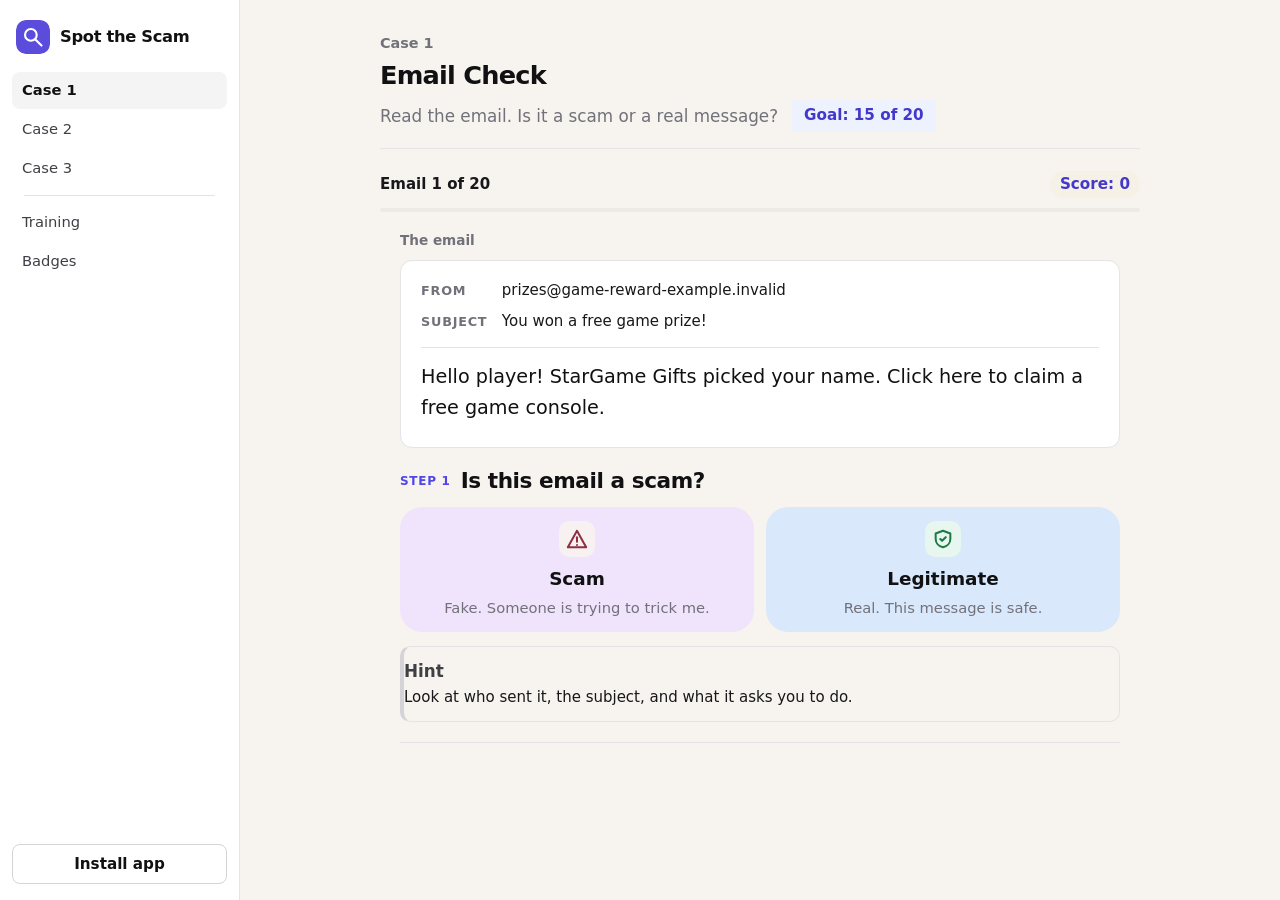
==== case1.html @ 602bcddb "complete ui-change" ====
<!DOCTYPE html>
<html lang="en">
<head>
    <meta charset="UTF-8">
    <meta name="viewport" content="width=device-width, initial-scale=1">
    <title>Case 1 · Email Check</title>
    <link rel="icon" href="assets/images/logo.svg" type="image/svg+xml">
    <link rel="manifest" href="manifest.json">
    <meta name="theme-color" content="#243f6b">
    <meta name="mobile-web-app-capable" content="yes">
    <meta name="apple-mobile-web-app-capable" content="yes">
    <meta name="apple-mobile-web-app-title" content="Spot the Scam">
    <link rel="apple-touch-icon" href="assets/images/icon-192.png">
    <link rel="stylesheet" href="css/case1.css?v=7">
</head>
<body>
    <a class="skip" href="#main">Skip to content</a>
    <input class="menu-toggle" type="checkbox" id="menu-toggle">
    <header class="site-header">
        <a class="logo" href="index.html">
            <img src="assets/images/logo.svg" alt="" width="48" height="48">
            <span>Spot the Scam</span>
        </a>
        <label class="menu-btn" for="menu-toggle">
            <span class="menu-bars" aria-hidden="true"></span>
            <span class="sr">Menu</span>
        </label>
        <div class="header-tools">
        <nav aria-label="Main">
                <a href="case1.html" aria-current="page">Case 1</a>
                <a href="case2.html">Case 2</a>
                <a href="case3.html">Case 3</a>
                <a href="training.html">Training</a>
                <a href="index.html?pane=badges">Badges</a>
            </nav>
            <div class="install-wrap">
                <button type="button" class="btn btn-quiet" id="install-btn" hidden>Install app</button>
                <p class="install-note" id="install-note" hidden></p>
            </div>
        </div>
    </header>
    <label class="menu-backdrop" for="menu-toggle"></label>

    <main id="main">
        <div class="page-head">
            <p class="kicker">Case 1</p>
            <h1>Email Check</h1>
            <p class="how-to">Read the email. Is it a scam or a real message? <span class="goal">Goal: 15 of 20</span></p>
        </div>
        <div class="progress-box">
            <p id="progress-label">Email 1 of 20</p>
            <p id="score-label">Score: 0</p>
            <div class="bar" aria-hidden="true"><span id="score-bar"></span></div>
        </div>

        <section id="play-panel" class="play-grid">
            <div class="evidence">
                <p class="evidence-title">The email</p>
                <article class="email-card">
                    <p><span class="email-label">From</span> <span id="email-from"></span></p>
                    <p><span class="email-label">Subject</span> <span id="email-subject"></span></p>
                    <p id="email-message" class="email-body"></p>
                </article>
                <p id="category-label" class="topic"></p>
            </div>

            <div class="decisions">
                <div class="question-block">
                    <h2><span class="step-tag">Step 1</span> Is this email a scam?</h2>
                    <div class="choice-row pair">
                        <button type="button" id="choose-scam" class="choice-btn" data-base-class="choice-btn">
                            <span class="choice-icon" aria-hidden="true">
                                <svg viewBox="0 0 24 24" fill="none" stroke="currentColor" stroke-width="2.2" stroke-linecap="round" stroke-linejoin="round"><path d="M12 3 2 21h20L12 3z"/><path d="M12 10v5"/><path d="M12 18.5h.01"/></svg>
                            </span>
                            <span class="choice-label">Scam</span>
                            <span class="choice-help">Fake. Someone is trying to trick me.</span>
                            <span class="choice-note"></span>
                        </button>
                        <button type="button" id="choose-legit" class="choice-btn" data-base-class="choice-btn">
                            <span class="choice-icon" aria-hidden="true">
                                <svg viewBox="0 0 24 24" fill="none" stroke="currentColor" stroke-width="2.2" stroke-linecap="round" stroke-linejoin="round"><path d="M12 3 4 6v6c0 4.5 3.4 8 8 9 4.6-1 8-4.5 8-9V6l-8-3z"/><path d="m9 12 2 2 4-4"/></svg>
                            </span>
                            <span class="choice-label">Legitimate</span>
                            <span class="choice-help">Real. This message is safe.</span>
                            <span class="choice-note"></span>
                        </button>
                    </div>
                </div>
                <div id="feedback" class="feedback" aria-live="polite"></div>

                <section id="clue-box" class="question-block" hidden>
                    <h2><span class="step-tag">Step 2</span> What is the main clue?</h2>
                    <div class="choice-row">
                        <button type="button" class="choice-btn clue-btn" data-base-class="choice-btn clue-btn" data-clue="Fake Sender">
                            <span class="choice-label">Fake Sender</span>
                            <span class="choice-help">The email address or name looks wrong.</span>
                            <span class="choice-note"></span>
                        </button>
                        <button type="button" class="choice-btn clue-btn" data-base-class="choice-btn clue-btn" data-clue="Fake Urgency">
                            <span class="choice-label">Fake Urgency</span>
                            <span class="choice-help">It says hurry, act now, or you will lose something.</span>
                            <span class="choice-note"></span>
                        </button>
                        <button type="button" class="choice-btn clue-btn" data-base-class="choice-btn clue-btn" data-clue="Information Requests">
                            <span class="choice-label">Information Requests</span>
                            <span class="choice-help">It asks for a password, code, or private details.</span>
                            <span class="choice-note"></span>
                        </button>
                        <button type="button" class="choice-btn clue-btn" data-base-class="choice-btn clue-btn" data-clue="No warning sign">
                            <span class="choice-label">No warning sign</span>
                            <span class="choice-help">Nothing suspicious. This message is real.</span>
                            <span class="choice-note"></span>
                        </button>
                    </div>
                </section>
                <div id="clue-feedback" class="feedback" aria-live="polite"></div>

                <div class="next-bar">
                    <button type="button" class="btn" id="next-btn" hidden>Next</button>
                </div>
            </div>
        </section>
    </main>

    <script src="js/questions.js"></script>
    <script src="js/app.js?v=9"></script>
    <script src="js/case1.js"></script>
    <script src="js/install.js"></script>
</body>
</html>
---- css/case1.css ----
@import url("base.css?v=7");

/* Case 1: the email stays above the two steps. */

.clue-btn {
    min-height: 118px;
}

#clue-box .choice-row {
    grid-template-columns: 1fr 1fr;
}
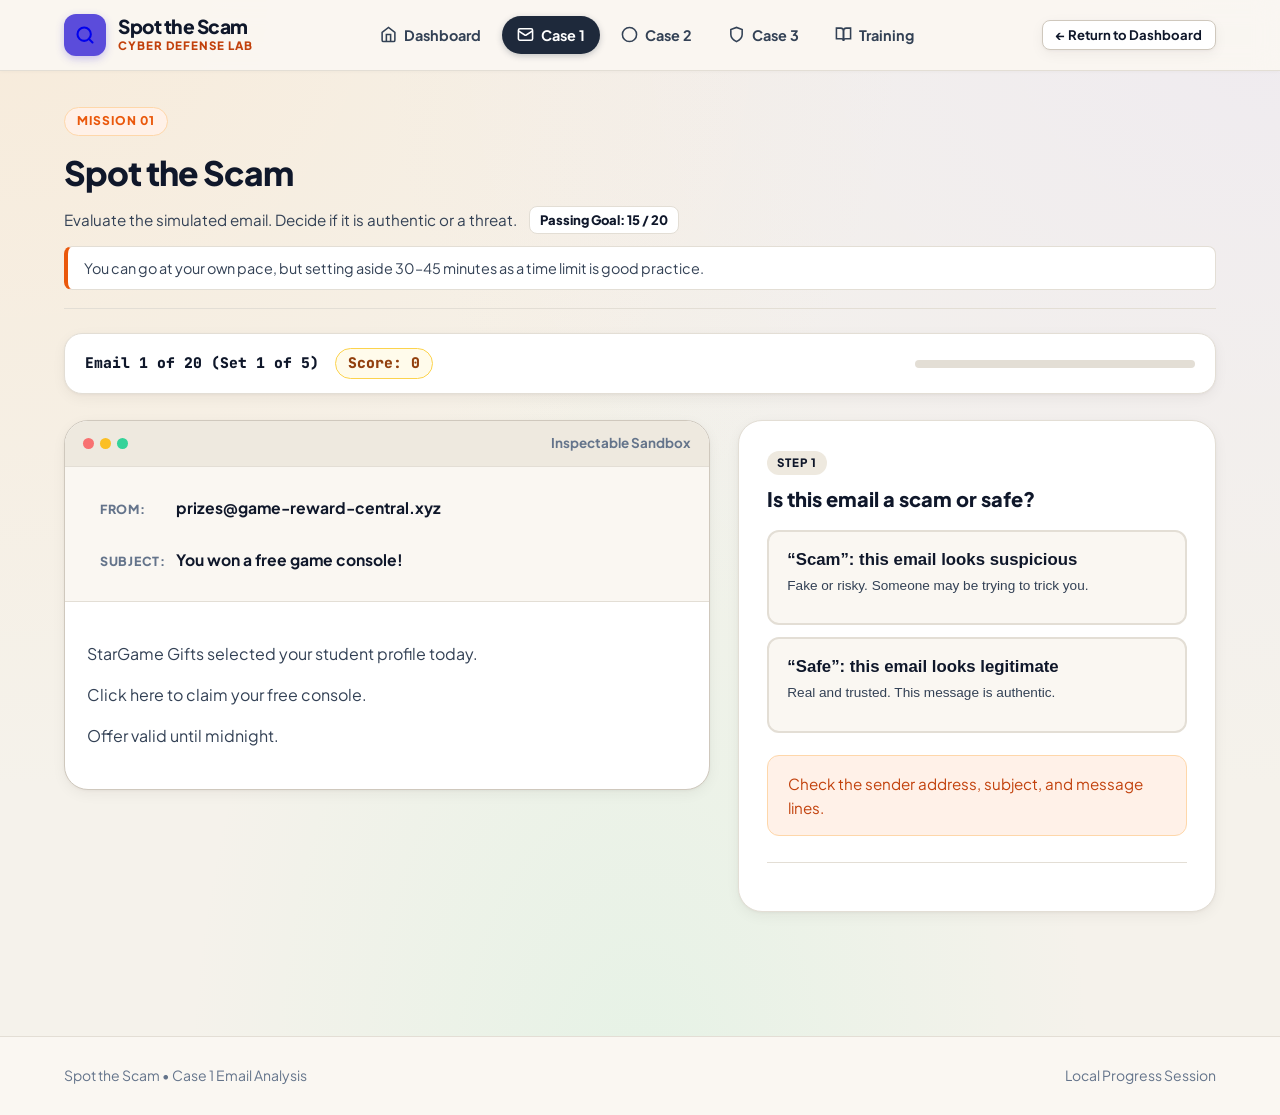
==== commit a1395966: "30/10/2026 latest-changes" ====
--- a/case1.html
+++ b/case1.html
@@ -1,130 +1,177 @@
 <!DOCTYPE html>
 <html lang="en">
+
 <head>
     <meta charset="UTF-8">
     <meta name="viewport" content="width=device-width, initial-scale=1">
-    <title>Case 1 · Email Check</title>
+    <title>Case 1 · Spot the Scam · Email Analysis</title>
     <link rel="icon" href="assets/images/logo.svg" type="image/svg+xml">
     <link rel="manifest" href="manifest.json">
-    <meta name="theme-color" content="#243f6b">
-    <meta name="mobile-web-app-capable" content="yes">
-    <meta name="apple-mobile-web-app-capable" content="yes">
-    <meta name="apple-mobile-web-app-title" content="Spot the Scam">
-    <link rel="apple-touch-icon" href="assets/images/icon-192.png">
-    <link rel="stylesheet" href="css/case1.css?v=7">
+    <meta name="theme-color" content="#3b49df">
+    <link rel="stylesheet" href="css/case1.css?v=25">
 </head>
+
 <body>
-    <a class="skip" href="#main">Skip to content</a>
-    <input class="menu-toggle" type="checkbox" id="menu-toggle">
+    <a class="skip-link" href="#main">Skip to main content</a>
+
     <header class="site-header">
-        <a class="logo" href="index.html">
-            <img src="assets/images/logo.svg" alt="" width="48" height="48">
-            <span>Spot the Scam</span>
-        </a>
-        <label class="menu-btn" for="menu-toggle">
-            <span class="menu-bars" aria-hidden="true"></span>
-            <span class="sr">Menu</span>
-        </label>
-        <div class="header-tools">
-        <nav aria-label="Main">
-                <a href="case1.html" aria-current="page">Case 1</a>
-                <a href="case2.html">Case 2</a>
-                <a href="case3.html">Case 3</a>
-                <a href="training.html">Training</a>
-                <a href="index.html?pane=badges">Badges</a>
+        <div class="header-container">
+            <a class="brand-anchor" href="index.html">
+                <div class="brand-logo-mark">
+                    <svg viewBox="0 0 24 24" width="20" height="20" fill="none" stroke="currentColor" stroke-width="2.5" stroke-linecap="round" stroke-linejoin="round">
+                        <circle cx="11" cy="11" r="8"/>
+                        <line x1="21" y1="21" x2="16.65" y2="16.65"/>
+                    </svg>
+                </div>
+                <div class="brand-text-wrap">
+                    <span class="brand-title">Spot the Scam</span>
+                    <span class="brand-tag">Cyber Defense Lab</span>
+                </div>
+            </a>
+
+            <nav class="site-nav" id="site-nav" aria-label="Main Navigation">
+                <a href="index.html" class="nav-item">
+                    <svg viewBox="0 0 24 24" fill="none" stroke="currentColor"><path d="m3 9 9-7 9 7v11a2 2 0 0 1-2 2H5a2 2 0 0 1-2-2z"/><polyline points="9 22 9 12 15 12 15 22"/></svg>
+                    Dashboard
+                </a>
+                <a href="case1.html" class="nav-item active" aria-current="page">
+                    <svg viewBox="0 0 24 24" fill="none" stroke="currentColor"><rect width="20" height="16" x="2" y="4" rx="2"/><path d="m22 7-8.97 5.7a1.94 1.94 0 0 1-2.06 0L2 7"/></svg>
+                    Case 1
+                </a>
+                <a href="case2.html" class="nav-item">
+                    <svg viewBox="0 0 24 24" fill="none" stroke="currentColor"><circle cx="12" cy="12" r="10"/><path d="9.09 9a3 3 0 0 1 5.83 1c0 2-3 3-3 3"/><path d="M12 17h.01"/></svg>
+                    Case 2
+                </a>
+                <a href="case3.html" class="nav-item">
+                    <svg viewBox="0 0 24 24" fill="none" stroke="currentColor"><path d="M12 22s8-4 8-10V5l-8-3-8 3v7c0 6 8 10 8 10z"/></svg>
+                    Case 3
+                </a>
+                <a href="training.html" class="nav-item">
+                    <svg viewBox="0 0 24 24" fill="none" stroke="currentColor"><path d="M2 3h6a4 4 0 0 1 4 4v14a3 3 0 0 0-3-3H2z"/><path d="M22 3h-6a4 4 0 0 0-4 4v14a3 3 0 0 1 3-3h7z"/></svg>
+                    Training
+                </a>
             </nav>
-            <div class="install-wrap">
-                <button type="button" class="btn btn-quiet" id="install-btn" hidden>Install app</button>
-                <p class="install-note" id="install-note" hidden></p>
+
+            <div class="header-actions">
+                <a href="index.html" class="btn btn-secondary btn-sm">&larr; Return to Dashboard</a>
             </div>
         </div>
     </header>
-    <label class="menu-backdrop" for="menu-toggle"></label>
 
-    <main id="main">
-        <div class="page-head">
-            <p class="kicker">Case 1</p>
-            <h1>Email Check</h1>
-            <p class="how-to">Read the email. Is it a scam or a real message? <span class="goal">Goal: 15 of 20</span></p>
-        </div>
-        <div class="progress-box">
-            <p id="progress-label">Email 1 of 20</p>
-            <p id="score-label">Score: 0</p>
-            <div class="bar" aria-hidden="true"><span id="score-bar"></span></div>
+    <main class="main-wrapper" id="main">
+        <!-- Page Header -->
+        <div class="case-page-head">
+            <span class="case-kicker-badge">Mission 01</span>
+            <h1 class="case-main-title">Spot the Scam</h1>
+            <div class="case-sub-instructions">
+                <span>Evaluate the simulated email. Decide if it is authentic or a threat.</span>
+                <span class="target-badge">Passing Goal: 15 / 20</span>
+            </div>
+            <div class="practice-time-callout">
+                You can go at your own pace, but setting aside 30–45 minutes as a time limit is good practice.
+            </div>
         </div>
 
-        <section id="play-panel" class="play-grid">
+        <!-- Session Progress Tracker -->
+        <div class="session-metrics-bar progress-box">
+            <div class="metric-label-group">
+                <span class="metric-pill-num" id="progress-label">Email 1 of 20</span>
+                <span class="metric-score-display" id="score-label">Score: 0</span>
+            </div>
+            <div class="tracker-bar-wrap">
+                <div class="progress-track bar">
+                    <div class="progress-fill" id="score-bar" style="width: 0%;"></div>
+                </div>
+            </div>
+        </div>
+
+        <!-- Two Column Investigation Grid -->
+        <section class="investigation-grid" id="play-panel">
+            <!-- Left: Simulated Email Client -->
             <div class="evidence">
-                <p class="evidence-title">The email</p>
-                <article class="email-card">
-                    <p><span class="email-label">From</span> <span id="email-from"></span></p>
-                    <p><span class="email-label">Subject</span> <span id="email-subject"></span></p>
-                    <p id="email-message" class="email-body"></p>
-                </article>
-                <p id="category-label" class="topic"></p>
+                <div class="mail-viewer-window email-card" id="email-inspect-card">
+                    <div class="mail-window-header">
+                        <div class="window-dots">
+                            <span class="window-dot"></span>
+                            <span class="window-dot"></span>
+                            <span class="window-dot"></span>
+                        </div>
+                        <span class="window-subject-preview">Inspectable Sandbox</span>
+                        <span id="inspect-hint" class="inspect-cue-chip" hidden>👉 Click the suspicious line</span>
+                    </div>
+
+                    <div class="mail-metadata-table">
+                        <div class="mail-field-row inspectable-row" id="row-from" data-line-id="sender">
+                            <span class="field-name-tag email-label">From:</span>
+                            <span class="field-value-text inspectable-text" id="email-from">loading...</span>
+                        </div>
+                        <div class="mail-field-row inspectable-row" id="row-subject" data-line-id="subject">
+                            <span class="field-name-tag email-label">Subject:</span>
+                            <span class="field-value-text inspectable-text" id="email-subject">loading...</span>
+                        </div>
+                    </div>
+
+                    <div class="mail-body-content" id="email-body-lines">
+                        <!-- Dynamic inspectable lines rendered here -->
+                    </div>
+                </div>
+                <div id="category-label" class="lesson-topic-footer topic"></div>
             </div>
 
-            <div class="decisions">
-                <div class="question-block">
-                    <h2><span class="step-tag">Step 1</span> Is this email a scam?</h2>
-                    <div class="choice-row pair">
-                        <button type="button" id="choose-scam" class="choice-btn" data-base-class="choice-btn">
-                            <span class="choice-icon" aria-hidden="true">
-                                <svg viewBox="0 0 24 24" fill="none" stroke="currentColor" stroke-width="2.2" stroke-linecap="round" stroke-linejoin="round"><path d="M12 3 2 21h20L12 3z"/><path d="M12 10v5"/><path d="M12 18.5h.01"/></svg>
-                            </span>
-                            <span class="choice-label">Scam</span>
-                            <span class="choice-help">Fake. Someone is trying to trick me.</span>
+            <!-- Right: Decision Console -->
+            <div class="decisions-console-panel decisions">
+                <!-- Step 1 Classification -->
+                <div class="step-card-module question-block">
+                    <span class="step-number-tag step-tag">Step 1</span>
+                    <h2 class="step-prompt-heading">Is this email a scam or safe?</h2>
+
+                    <div class="binary-choice-pair choice-row pair">
+                        <button type="button" id="choose-scam" class="verdict-button choice-btn" data-base-class="verdict-button choice-btn">
+                            <span class="verdict-label choice-label">&ldquo;Scam&rdquo;: this email looks suspicious</span>
+                            <span class="verdict-help choice-help">Fake or risky. Someone may be trying to trick you.</span>
                             <span class="choice-note"></span>
                         </button>
-                        <button type="button" id="choose-legit" class="choice-btn" data-base-class="choice-btn">
-                            <span class="choice-icon" aria-hidden="true">
-                                <svg viewBox="0 0 24 24" fill="none" stroke="currentColor" stroke-width="2.2" stroke-linecap="round" stroke-linejoin="round"><path d="M12 3 4 6v6c0 4.5 3.4 8 8 9 4.6-1 8-4.5 8-9V6l-8-3z"/><path d="m9 12 2 2 4-4"/></svg>
-                            </span>
-                            <span class="choice-label">Legitimate</span>
-                            <span class="choice-help">Real. This message is safe.</span>
+                        <button type="button" id="choose-legit" class="verdict-button choice-btn" data-base-class="verdict-button choice-btn">
+                            <span class="verdict-label choice-label">&ldquo;Safe&rdquo;: this email looks legitimate</span>
+                            <span class="verdict-help choice-help">Real and trusted. This message is authentic.</span>
                             <span class="choice-note"></span>
                         </button>
                     </div>
                 </div>
+
                 <div id="feedback" class="feedback" aria-live="polite"></div>
 
-                <section id="clue-box" class="question-block" hidden>
-                    <h2><span class="step-tag">Step 2</span> What is the main clue?</h2>
-                    <div class="choice-row">
-                        <button type="button" class="choice-btn clue-btn" data-base-class="choice-btn clue-btn" data-clue="Fake Sender">
-                            <span class="choice-label">Fake Sender</span>
-                            <span class="choice-help">The email address or name looks wrong.</span>
-                            <span class="choice-note"></span>
-                        </button>
-                        <button type="button" class="choice-btn clue-btn" data-base-class="choice-btn clue-btn" data-clue="Fake Urgency">
-                            <span class="choice-label">Fake Urgency</span>
-                            <span class="choice-help">It says hurry, act now, or you will lose something.</span>
-                            <span class="choice-note"></span>
-                        </button>
-                        <button type="button" class="choice-btn clue-btn" data-base-class="choice-btn clue-btn" data-clue="Information Requests">
-                            <span class="choice-label">Information Requests</span>
-                            <span class="choice-help">It asks for a password, code, or private details.</span>
-                            <span class="choice-note"></span>
-                        </button>
-                        <button type="button" class="choice-btn clue-btn" data-base-class="choice-btn clue-btn" data-clue="No warning sign">
-                            <span class="choice-label">No warning sign</span>
-                            <span class="choice-help">Nothing suspicious. This message is real.</span>
-                            <span class="choice-note"></span>
-                        </button>
-                    </div>
+                <!-- Step 2 Line Identification (reveals after Step 1) -->
+                <section id="clue-box" class="step-card-module question-block" hidden style="margin-top: 20px;">
+                    <span class="step-number-tag step-tag">Step 2</span>
+                    <h2 class="step-prompt-heading">Which line in the email looks suspicious?</h2>
+                    <p class="step2-guidance-note">
+                        Click the <strong>Sender line</strong>, <strong>Subject line</strong>, or any body sentence on the left that gave away the scam.
+                    </p>
                 </section>
+
                 <div id="clue-feedback" class="feedback" aria-live="polite"></div>
 
-                <div class="next-bar">
-                    <button type="button" class="btn" id="next-btn" hidden>Next</button>
+                <div class="next-action-footer next-bar">
+                    <button type="button" class="btn btn-primary btn-block btn-lg" id="next-btn" hidden>
+                        Continue to Next Email &rarr;
+                    </button>
                 </div>
             </div>
         </section>
     </main>
 
+    <footer class="site-footer">
+        <div class="footer-container">
+            <span>Spot the Scam &bull; Case 1 Email Analysis</span>
+            <span>Local Progress Session</span>
+        </div>
+    </footer>
+
     <script src="js/questions.js"></script>
-    <script src="js/app.js?v=9"></script>
-    <script src="js/case1.js"></script>
+    <script src="js/app.js?v=25"></script>
+    <script src="js/case1.js?v=25"></script>
     <script src="js/install.js"></script>
 </body>
+
 </html>
--- a/css/case1.css
+++ b/css/case1.css
@@ -1,11 +1,371 @@
-@import url("base.css?v=7");
-
-/* Case 1: the email stays above the two steps. */
-
-.clue-btn {
-    min-height: 118px;
-}
-
-#clue-box .choice-row {
-    grid-template-columns: 1fr 1fr;
-}
+/* ==========================================================================
+   Case 1 - Spot the Scam Interactive Investigation Screen
+   Authentic Sleuth Mail Sandbox with Clickable Threat Inspection
+   ========================================================================== */
+
+@import url("base.css");
+
+/* Breadcrumb & Investigation Header */
+.case-page-head {
+    margin-bottom: 24px;
+    padding-bottom: 18px;
+    border-bottom: 1.5px solid var(--border-warm);
+}
+
+.case-kicker-badge {
+    display: inline-flex;
+    align-items: center;
+    gap: 6px;
+    font-size: 0.75rem;
+    font-weight: 800;
+    text-transform: uppercase;
+    letter-spacing: 0.08em;
+    color: var(--tone-case1-chip);
+    background: var(--tone-case1-bg);
+    border: 1.5px solid var(--tone-case1-border);
+    padding: 4px 12px;
+    border-radius: var(--radius-pill);
+    margin-bottom: 10px;
+}
+
+.case-main-title {
+    font-size: 2.1rem;
+    font-weight: 800;
+    letter-spacing: -0.03em;
+    color: var(--ink-black);
+    margin: 0 0 8px;
+}
+
+.case-sub-instructions {
+    display: flex;
+    align-items: center;
+    gap: 12px;
+    font-size: 0.95rem;
+    color: var(--ink-body);
+    margin: 0 0 12px;
+}
+
+.target-badge {
+    background: var(--surface-card);
+    color: var(--ink-black);
+    border: 1.5px solid var(--border-warm);
+    font-weight: 800;
+    padding: 3px 10px;
+    border-radius: var(--radius-sm);
+    font-size: 0.8125rem;
+}
+
+.practice-time-callout {
+    background: var(--surface-card);
+    border: 1.5px solid var(--border-warm);
+    border-left: 4px solid var(--tone-case1-chip);
+    border-radius: var(--radius-sm);
+    padding: 10px 16px;
+    font-size: 0.9rem;
+    color: var(--ink-body);
+    margin: 10px 0 0;
+}
+
+/* Status Tracker Bar */
+.session-metrics-bar {
+    display: flex;
+    align-items: center;
+    justify-content: space-between;
+    gap: 16px;
+    background: var(--surface-card);
+    border: 1.5px solid var(--border-warm);
+    border-radius: var(--radius-lg);
+    padding: 14px 20px;
+    margin-bottom: 26px;
+    box-shadow: var(--shadow-soft);
+}
+
+.metric-label-group {
+    display: flex;
+    align-items: center;
+    gap: 16px;
+    font-size: 0.92rem;
+    font-weight: 800;
+}
+
+.metric-pill-num {
+    color: var(--ink-black);
+    font-family: var(--font-mono);
+}
+
+.metric-score-display {
+    color: var(--gold-text);
+    background: var(--gold-bg);
+    border: 1.5px solid var(--gold-border);
+    padding: 3px 12px;
+    border-radius: var(--radius-pill);
+    font-family: var(--font-mono);
+    font-weight: 800;
+}
+
+.tracker-bar-wrap {
+    flex: 1;
+    max-width: 280px;
+}
+
+/* Two-Column Investigation Layout */
+.investigation-grid {
+    display: grid;
+    grid-template-columns: minmax(0, 1.15fr) minmax(0, 0.85fr);
+    gap: 28px;
+    align-items: start;
+}
+
+/* Left Column: Simulated Mail Client Window */
+.mail-viewer-window {
+    background: #ffffff;
+    border: 1.5px solid var(--border-strong);
+    border-radius: var(--radius-xl);
+    box-shadow: var(--shadow-soft);
+    overflow: hidden;
+}
+
+.mail-window-header {
+    background: var(--surface-tint);
+    border-bottom: 1.5px solid var(--border-warm);
+    padding: 12px 18px;
+    display: flex;
+    align-items: center;
+    justify-content: space-between;
+}
+
+.window-dots {
+    display: flex;
+    gap: 6px;
+}
+.window-dot {
+    width: 11px;
+    height: 11px;
+    border-radius: 50%;
+}
+.window-dot:nth-child(1) { background-color: #f87171; }
+.window-dot:nth-child(2) { background-color: #fbbf24; }
+.window-dot:nth-child(3) { background-color: #34d399; }
+
+.window-subject-preview {
+    font-size: 0.84rem;
+    font-weight: 700;
+    color: var(--ink-muted);
+}
+
+.inspect-cue-chip {
+    font-size: 0.78rem;
+    font-weight: 800;
+    color: var(--gold-text);
+    background: var(--gold-bg);
+    border: 1.5px solid var(--gold-border);
+    padding: 4px 12px;
+    border-radius: var(--radius-pill);
+    box-shadow: 0 2px 6px rgba(217, 119, 6, 0.15);
+}
+
+/* Inspectable Mail Header Rows */
+.mail-metadata-table {
+    padding: 20px 22px;
+    border-bottom: 1.5px solid var(--border-warm);
+    background: var(--surface-warm);
+    display: flex;
+    flex-direction: column;
+    gap: 10px;
+}
+
+.mail-field-row {
+    display: flex;
+    align-items: baseline;
+    gap: 12px;
+    padding: 8px 12px;
+    border-radius: var(--radius-sm);
+    border: 1.5px solid transparent;
+    transition: all 0.18s ease;
+}
+
+.field-name-tag {
+    font-size: 0.78rem;
+    font-weight: 800;
+    text-transform: uppercase;
+    letter-spacing: 0.06em;
+    color: var(--ink-muted);
+    width: 64px;
+    flex-shrink: 0;
+}
+
+.field-value-text {
+    font-size: 0.98rem;
+    color: var(--ink-black);
+    font-weight: 700;
+    word-break: break-all;
+}
+
+.mail-body-content {
+    padding: 24px 22px;
+}
+
+.inspectable-body-line {
+    font-size: 1.05rem;
+    line-height: 1.7;
+    color: var(--ink-black);
+    margin: 0 0 12px;
+    padding: 10px 14px;
+    border-radius: var(--radius-sm);
+    border: 1.5px solid transparent;
+    transition: all 0.18s ease;
+}
+
+/* Inspection State Active */
+.is-inspecting .mail-field-row,
+.is-inspecting .inspectable-body-line {
+    cursor: pointer;
+    background-color: var(--surface-card);
+    border-color: var(--border-warm);
+}
+
+.is-inspecting .mail-field-row:hover,
+.is-inspecting .inspectable-body-line:hover {
+    background-color: var(--tone-case1-bg);
+    border-color: var(--tone-case1-chip);
+    color: var(--tone-case1-accent);
+    box-shadow: 0 2px 8px rgba(234, 88, 12, 0.15);
+}
+
+/* Result highlighting */
+.is-selected-correct {
+    background-color: var(--safe-bg) !important;
+    border-color: var(--safe-green) !important;
+    color: var(--safe-green) !important;
+    font-weight: 800;
+    box-shadow: 0 0 0 3px rgba(21, 128, 61, 0.2) !important;
+}
+
+.is-selected-wrong {
+    background-color: var(--scam-bg) !important;
+    border-color: var(--scam-red) !important;
+    color: var(--scam-red) !important;
+    box-shadow: 0 0 0 3px rgba(190, 18, 60, 0.2) !important;
+}
+
+.lesson-topic-footer {
+    font-size: 0.85rem;
+    font-weight: 800;
+    color: var(--tone-case1-chip);
+    margin-top: 12px;
+}
+
+/* Right Column: Decision Console Panel */
+.decisions-console-panel {
+    background: var(--surface-card);
+    border: 1.5px solid var(--border-warm);
+    border-radius: var(--radius-xl);
+    padding: 28px;
+    box-shadow: var(--shadow-soft);
+}
+
+.step-card-module {
+    margin-bottom: 22px;
+}
+
+.step-number-tag {
+    display: inline-block;
+    font-size: 0.72rem;
+    font-weight: 800;
+    text-transform: uppercase;
+    letter-spacing: 0.08em;
+    background: var(--surface-tint);
+    color: var(--ink-black);
+    padding: 3px 10px;
+    border-radius: var(--radius-pill);
+    margin-bottom: 8px;
+}
+
+.step-prompt-heading {
+    font-size: 1.25rem;
+    font-weight: 800;
+    color: var(--ink-black);
+    margin: 0 0 16px;
+}
+
+/* Step 1 Two Large Cards */
+.binary-choice-pair {
+    display: grid;
+    grid-template-columns: 1fr;
+    gap: 12px;
+}
+
+.verdict-button {
+    background: var(--surface-warm);
+    border: 2px solid var(--border-warm);
+    border-radius: var(--radius-md);
+    padding: 18px;
+    cursor: pointer;
+    text-align: left;
+    transition: all 0.2s cubic-bezier(0.16, 1, 0.3, 1);
+    display: flex;
+    flex-direction: column;
+    gap: 6px;
+}
+
+.verdict-button:hover:not(:disabled) {
+    background: #ffffff;
+    border-color: var(--ink-black);
+    box-shadow: 0 4px 14px rgba(30, 25, 20, 0.12);
+    transform: translateY(-2px);
+}
+
+.verdict-button.is-correct {
+    background: var(--safe-bg) !important;
+    border-color: var(--safe-green) !important;
+    box-shadow: 0 0 0 3px rgba(21, 128, 61, 0.2) !important;
+}
+
+.verdict-button.is-wrong {
+    background: var(--scam-bg) !important;
+    border-color: var(--scam-red) !important;
+    box-shadow: 0 0 0 3px rgba(190, 18, 60, 0.2) !important;
+}
+
+.verdict-label {
+    font-size: 1.05rem;
+    font-weight: 800;
+    color: var(--ink-black);
+}
+
+.verdict-help {
+    font-size: 0.85rem;
+    color: var(--ink-body);
+    line-height: 1.45;
+}
+
+.choice-note {
+    font-size: 0.78rem;
+    font-weight: 800;
+    color: var(--ink-muted);
+    margin-top: 4px;
+}
+
+/* Step 2 Line Selection Instruction */
+.step2-guidance-note {
+    font-size: 0.92rem;
+    color: var(--ink-body);
+    line-height: 1.55;
+    background: var(--surface-warm);
+    border: 1.5px dashed var(--border-strong);
+    padding: 14px 16px;
+    border-radius: var(--radius-md);
+    margin: 10px 0;
+}
+
+.next-action-footer {
+    margin-top: 26px;
+    padding-top: 20px;
+    border-top: 1.5px solid var(--border-warm);
+}
+
+@media (max-width: 860px) {
+    .investigation-grid {
+        grid-template-columns: 1fr;
+    }
+}
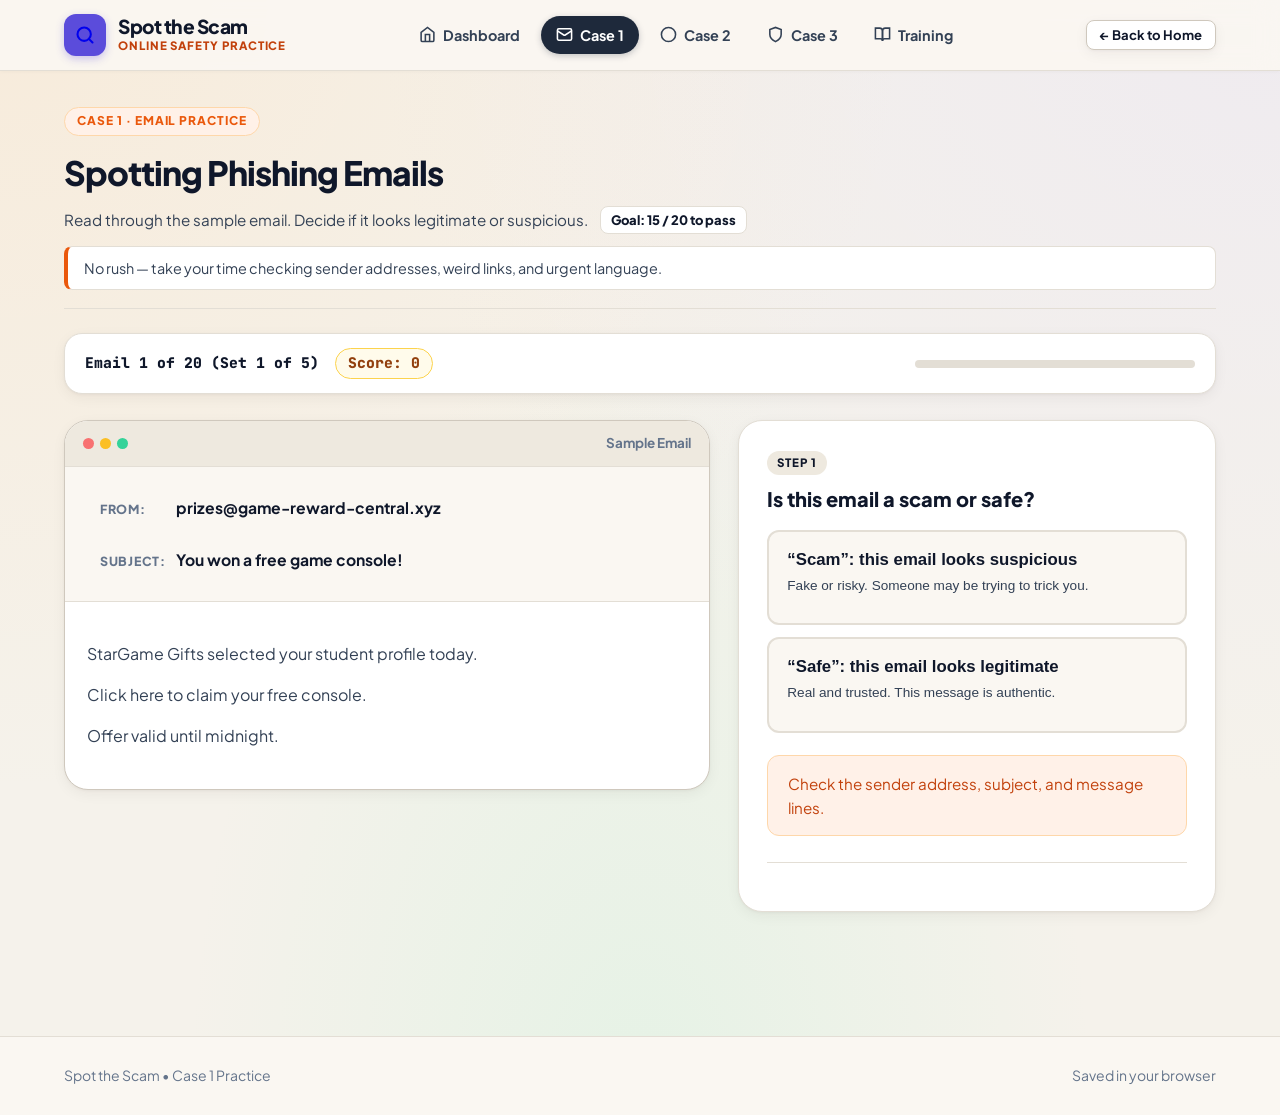
==== commit 18d77f4f: "required changes are done 11-11-2026" ====
--- a/case1.html
+++ b/case1.html
@@ -4,7 +4,7 @@
 <head>
     <meta charset="UTF-8">
     <meta name="viewport" content="width=device-width, initial-scale=1">
-    <title>Case 1 · Spot the Scam · Email Analysis</title>
+    <title>Case 1 · Spot the Scam · Practice Spotting Phishing Emails</title>
     <link rel="icon" href="assets/images/logo.svg" type="image/svg+xml">
     <link rel="manifest" href="manifest.json">
     <meta name="theme-color" content="#3b49df">
@@ -25,7 +25,7 @@
                 </div>
                 <div class="brand-text-wrap">
                     <span class="brand-title">Spot the Scam</span>
-                    <span class="brand-tag">Cyber Defense Lab</span>
+                    <span class="brand-tag">Online Safety Practice</span>
                 </div>
             </a>
 
@@ -53,7 +53,7 @@
             </nav>
 
             <div class="header-actions">
-                <a href="index.html" class="btn btn-secondary btn-sm">&larr; Return to Dashboard</a>
+                <a href="index.html" class="btn btn-secondary btn-sm">&larr; Back to Home</a>
             </div>
         </div>
     </header>
@@ -61,14 +61,14 @@
     <main class="main-wrapper" id="main">
         <!-- Page Header -->
         <div class="case-page-head">
-            <span class="case-kicker-badge">Mission 01</span>
-            <h1 class="case-main-title">Spot the Scam</h1>
+            <span class="case-kicker-badge">Case 1 · Email Practice</span>
+            <h1 class="case-main-title">Spotting Phishing Emails</h1>
             <div class="case-sub-instructions">
-                <span>Evaluate the simulated email. Decide if it is authentic or a threat.</span>
-                <span class="target-badge">Passing Goal: 15 / 20</span>
+                <span>Read through the sample email. Decide if it looks legitimate or suspicious.</span>
+                <span class="target-badge">Goal: 15 / 20 to pass</span>
             </div>
             <div class="practice-time-callout">
-                You can go at your own pace, but setting aside 30–45 minutes as a time limit is good practice.
+                No rush — take your time checking sender addresses, weird links, and urgent language.
             </div>
         </div>
 
@@ -96,8 +96,8 @@
                             <span class="window-dot"></span>
                             <span class="window-dot"></span>
                         </div>
-                        <span class="window-subject-preview">Inspectable Sandbox</span>
-                        <span id="inspect-hint" class="inspect-cue-chip" hidden>👉 Click the suspicious line</span>
+                        <span class="window-subject-preview">Sample Email</span>
+                        <span id="inspect-hint" class="inspect-cue-chip" hidden>👉 Click the suspicious line in the email</span>
                     </div>
 
                     <div class="mail-metadata-table">
@@ -163,8 +163,8 @@
 
     <footer class="site-footer">
         <div class="footer-container">
-            <span>Spot the Scam &bull; Case 1 Email Analysis</span>
-            <span>Local Progress Session</span>
+            <span>Spot the Scam &bull; Case 1 Practice</span>
+            <span>Saved in your browser</span>
         </div>
     </footer>
 
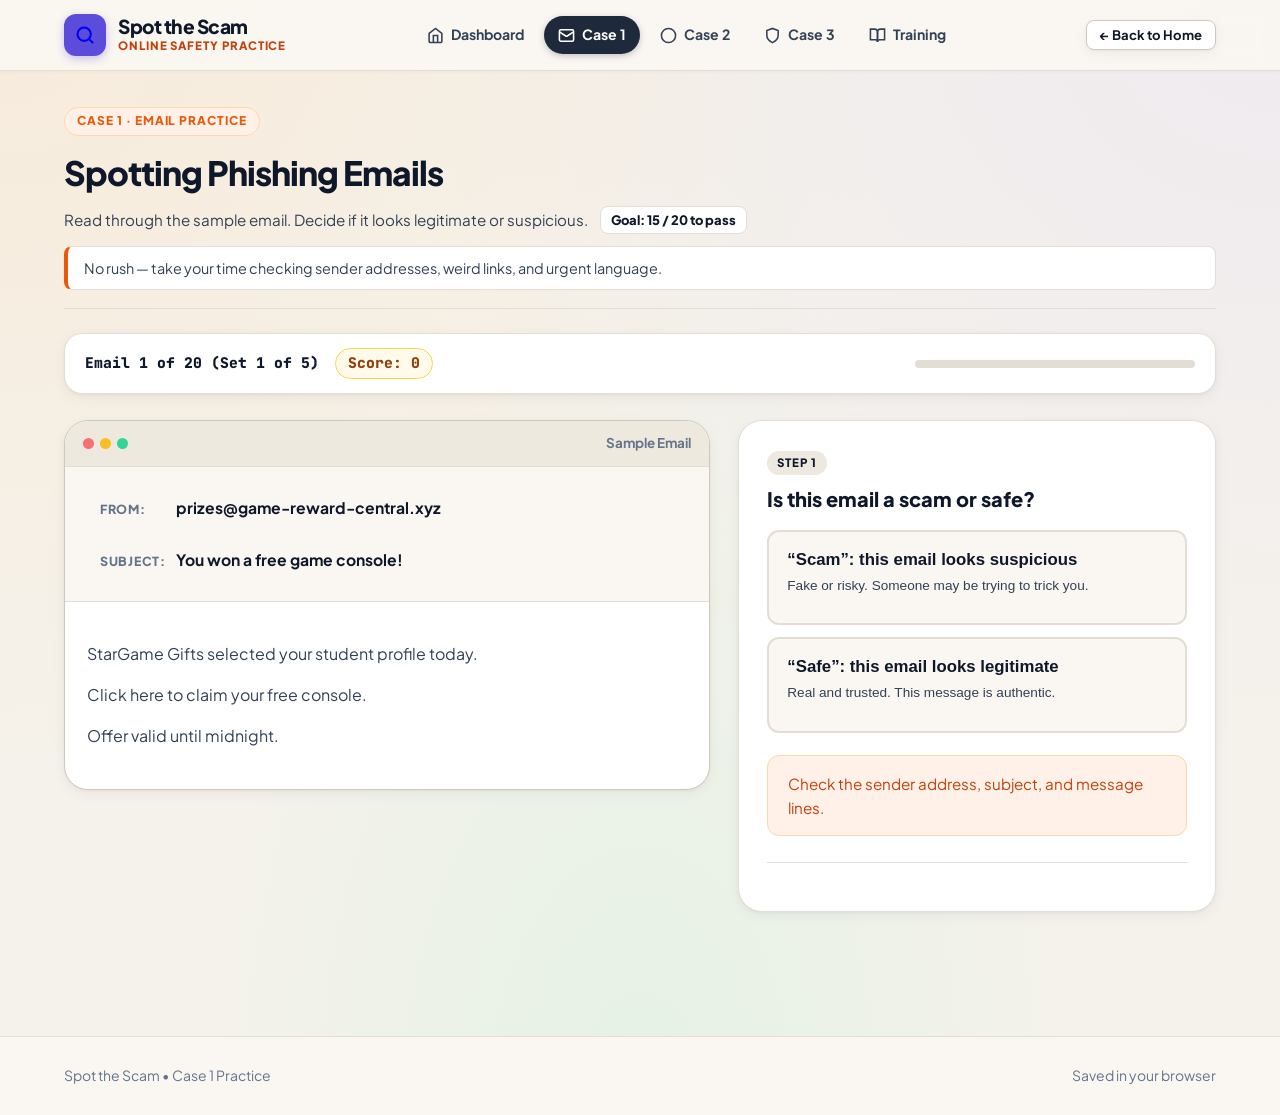
==== commit ad57b571: "added responsiveness 11-11-2026" ====
--- a/case1.html
+++ b/case1.html
@@ -54,6 +54,9 @@
 
             <div class="header-actions">
                 <a href="index.html" class="btn btn-secondary btn-sm">&larr; Back to Home</a>
+                <button type="button" class="mobile-nav-toggle" id="mobile-toggle" aria-label="Toggle menu" aria-expanded="false">
+                    <svg viewBox="0 0 24 24" width="20" height="20" fill="none" stroke="currentColor" stroke-width="2"><line x1="3" y1="12" x2="21" y2="12"/><line x1="3" y1="6" x2="21" y2="6"/><line x1="3" y1="18" x2="21" y2="18"/></svg>
+                </button>
             </div>
         </div>
     </header>
--- a/css/case1.css
+++ b/css/case1.css
@@ -198,7 +198,7 @@
     font-size: 0.98rem;
     color: var(--ink-black);
     font-weight: 700;
-    word-break: break-all;
+    overflow-wrap: anywhere; word-break: break-word;
 }
 
 .mail-body-content {
@@ -369,3 +369,54 @@
         grid-template-columns: 1fr;
     }
 }
+
+@media (max-width: 680px) {
+    .mail-metadata-table {
+        padding: 14px 14px;
+        gap: 8px;
+    }
+    .mail-field-row {
+        flex-direction: column;
+        align-items: flex-start;
+        gap: 4px;
+        padding: 8px 10px;
+    }
+    .field-name-tag {
+        width: auto;
+        font-size: 0.72rem;
+    }
+    .mail-body-content {
+        padding: 16px 14px;
+    }
+    .inspectable-line, .inspectable-body-line {
+        font-size: 0.95rem;
+        line-height: 1.6;
+        padding: 8px 10px;
+        margin-bottom: 8px;
+    }
+    .decisions-console-panel {
+        padding: 18px 16px;
+        border-radius: var(--radius-lg);
+    }
+    .step-prompt-heading {
+        font-size: 1.1rem;
+        margin-bottom: 12px;
+    }
+    .verdict-button {
+        padding: 14px 14px;
+    }
+    .verdict-label {
+        font-size: 0.98rem;
+    }
+    .verdict-help {
+        font-size: 0.82rem;
+    }
+    .step2-guidance-note {
+        font-size: 0.86rem;
+        padding: 10px 12px;
+    }
+    .next-action-footer {
+        margin-top: 18px;
+        padding-top: 14px;
+    }
+}
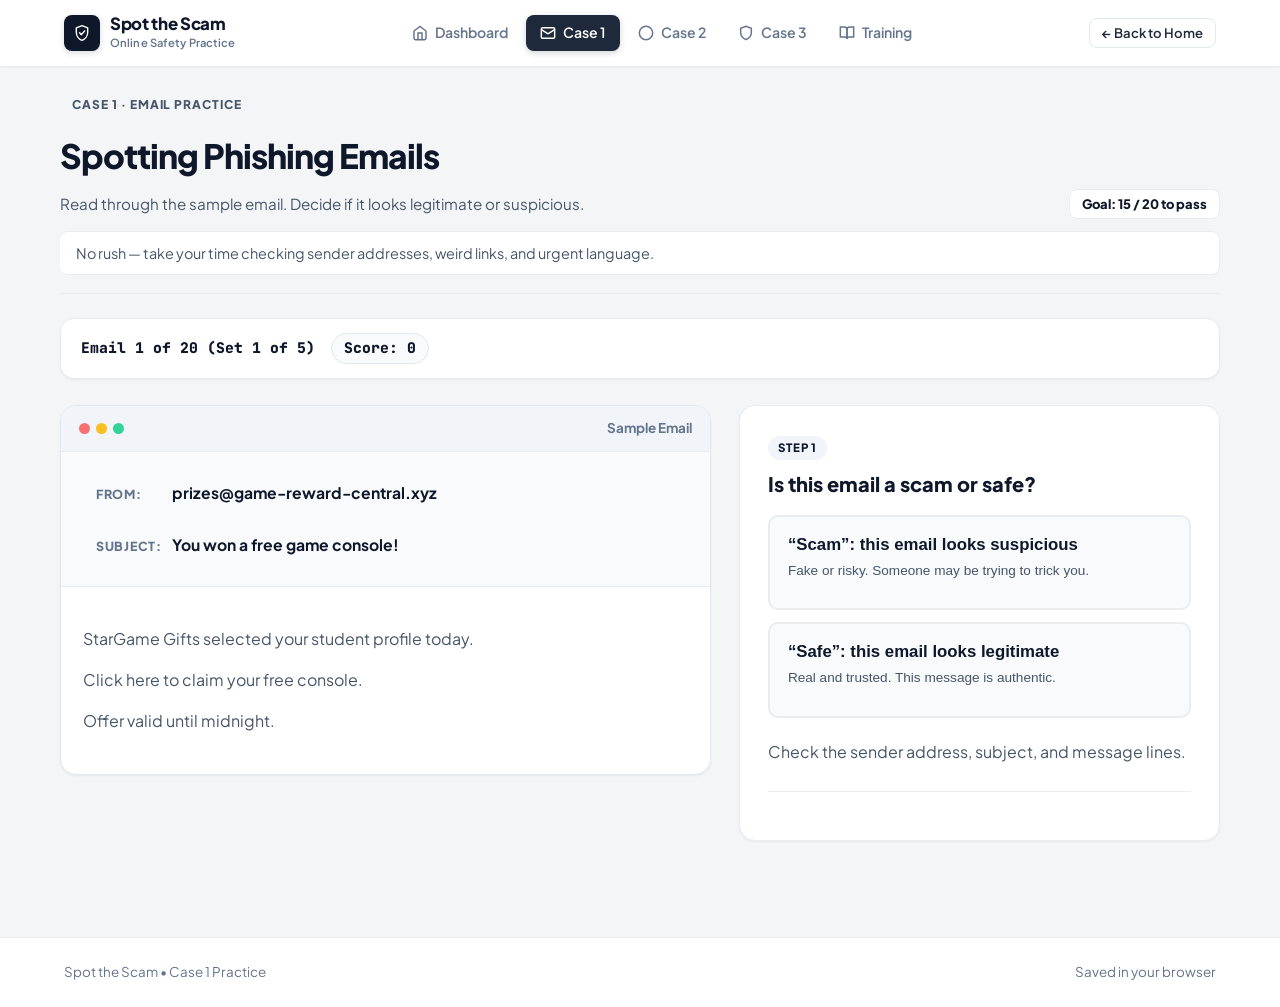
==== commit cdf9ec22: "complete ui change date 13-11-2026" ====
--- a/case1.html
+++ b/case1.html
@@ -18,10 +18,7 @@
         <div class="header-container">
             <a class="brand-anchor" href="index.html">
                 <div class="brand-logo-mark">
-                    <svg viewBox="0 0 24 24" width="20" height="20" fill="none" stroke="currentColor" stroke-width="2.5" stroke-linecap="round" stroke-linejoin="round">
-                        <circle cx="11" cy="11" r="8"/>
-                        <line x1="21" y1="21" x2="16.65" y2="16.65"/>
-                    </svg>
+                    <img src="assets/images/logo.svg" alt="Spot the Scam Logo" width="26" height="26">
                 </div>
                 <div class="brand-text-wrap">
                     <span class="brand-title">Spot the Scam</span>
@@ -54,9 +51,6 @@
 
             <div class="header-actions">
                 <a href="index.html" class="btn btn-secondary btn-sm">&larr; Back to Home</a>
-                <button type="button" class="mobile-nav-toggle" id="mobile-toggle" aria-label="Toggle menu" aria-expanded="false">
-                    <svg viewBox="0 0 24 24" width="20" height="20" fill="none" stroke="currentColor" stroke-width="2"><line x1="3" y1="12" x2="21" y2="12"/><line x1="3" y1="6" x2="21" y2="6"/><line x1="3" y1="18" x2="21" y2="18"/></svg>
-                </button>
             </div>
         </div>
     </header>
--- a/css/case1.css
+++ b/css/case1.css
@@ -39,10 +39,12 @@
 .case-sub-instructions {
     display: flex;
     align-items: center;
+    justify-content: space-between;
     gap: 12px;
     font-size: 0.95rem;
     color: var(--ink-body);
     margin: 0 0 12px;
+    flex-wrap: wrap;
 }
 
 .target-badge {
@@ -50,9 +52,13 @@
     color: var(--ink-black);
     border: 1.5px solid var(--border-warm);
     font-weight: 800;
-    padding: 3px 10px;
+    padding: 4px 12px;
     border-radius: var(--radius-sm);
     font-size: 0.8125rem;
+    white-space: nowrap;
+    flex-shrink: 0;
+    display: inline-flex;
+    align-items: center;
 }
 
 .practice-time-callout {
@@ -420,3 +426,49 @@
         padding-top: 14px;
     }
 }
+
+@media (max-width: 680px) {
+    .case-sub-instructions {
+        flex-direction: column;
+        align-items: flex-start;
+        gap: 10px;
+    }
+    .target-badge {
+        align-self: flex-start;
+        display: inline-flex;
+    }
+    .session-metrics-bar {
+        flex-direction: column;
+        align-items: stretch;
+        gap: 12px;
+        padding: 12px 14px;
+    }
+    .metric-label-group {
+        display: flex;
+        justify-content: space-between;
+        align-items: center;
+        width: 100%;
+        gap: 10px;
+    }
+    .metric-pill-num {
+        font-size: 0.88rem;
+    }
+    .metric-score-display {
+        white-space: nowrap;
+        flex-shrink: 0;
+        padding: 4px 12px;
+        font-size: 0.85rem;
+    }
+    .tracker-bar-wrap {
+        max-width: 100%;
+        width: 100%;
+    }
+    .verdict-choices-grid {
+        grid-template-columns: 1fr;
+        gap: 10px;
+    }
+    .verdict-button {
+        width: 100%;
+        min-height: 52px;
+    }
+}
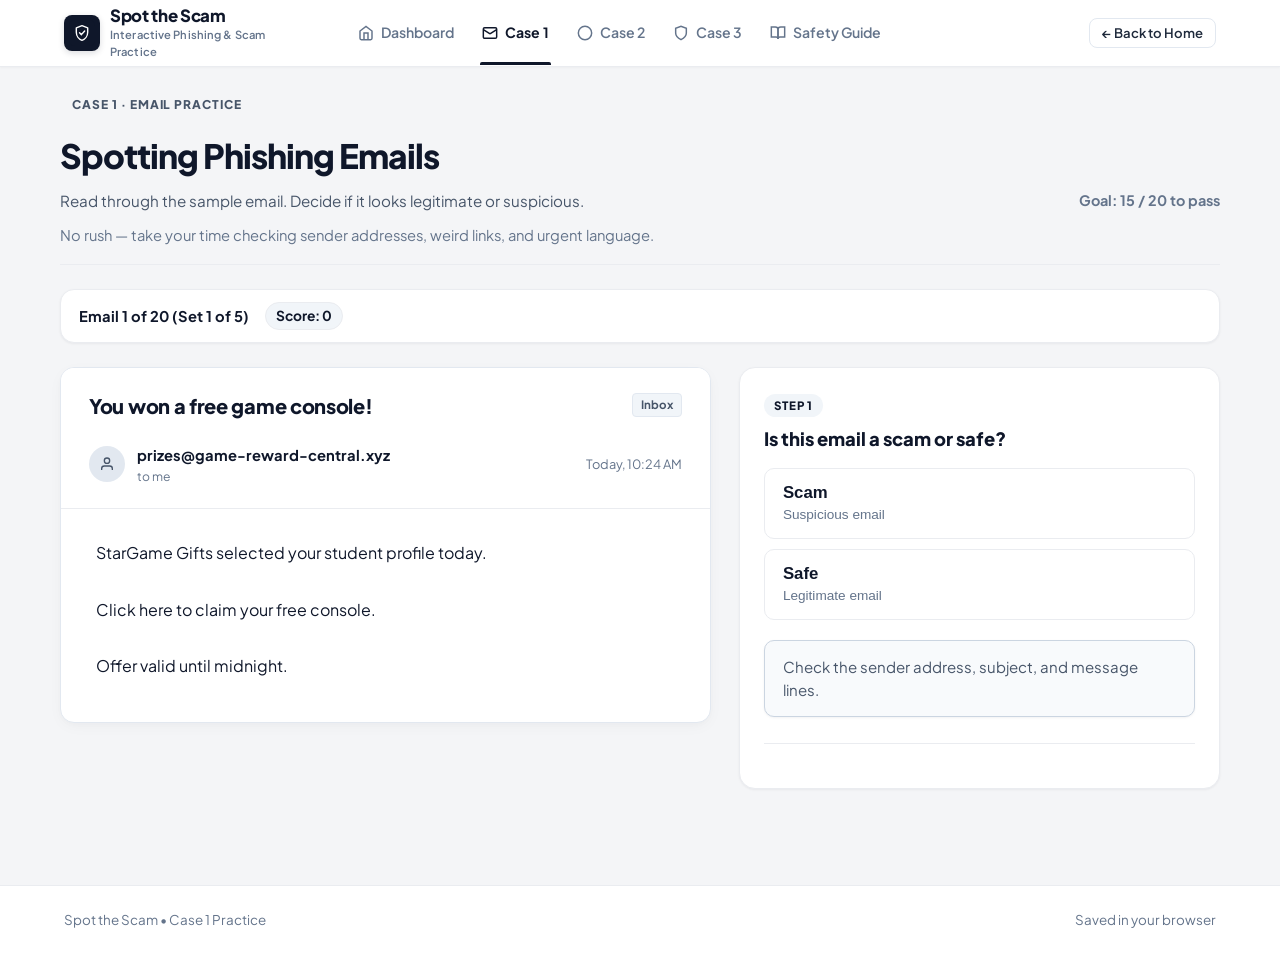
==== commit 75b4569a: "refactor(ui): apply client handoff redesign and responsive polish" ====
--- a/case1.html
+++ b/case1.html
@@ -22,7 +22,7 @@
                 </div>
                 <div class="brand-text-wrap">
                     <span class="brand-title">Spot the Scam</span>
-                    <span class="brand-tag">Online Safety Practice</span>
+                    <span class="brand-tag">Interactive Phishing &amp; Scam Practice</span>
                 </div>
             </a>
 
@@ -45,7 +45,7 @@
                 </a>
                 <a href="training.html" class="nav-item">
                     <svg viewBox="0 0 24 24" fill="none" stroke="currentColor"><path d="M2 3h6a4 4 0 0 1 4 4v14a3 3 0 0 0-3-3H2z"/><path d="M22 3h-6a4 4 0 0 0-4 4v14a3 3 0 0 1 3-3h7z"/></svg>
-                    Training
+                    Safety Guide
                 </a>
             </nav>
 
@@ -62,11 +62,11 @@
             <h1 class="case-main-title">Spotting Phishing Emails</h1>
             <div class="case-sub-instructions">
                 <span>Read through the sample email. Decide if it looks legitimate or suspicious.</span>
-                <span class="target-badge">Goal: 15 / 20 to pass</span>
+                <span class="target-text-label">Goal: 15 / 20 to pass</span>
             </div>
-            <div class="practice-time-callout">
+            <p class="practice-time-callout">
                 No rush — take your time checking sender addresses, weird links, and urgent language.
-            </div>
+            </p>
         </div>
 
         <!-- Session Progress Tracker -->
@@ -84,30 +84,34 @@
 
         <!-- Two Column Investigation Grid -->
         <section class="investigation-grid" id="play-panel">
-            <!-- Left: Simulated Email Client -->
+            <!-- Left: Simulated Opened Webmail Client -->
             <div class="evidence">
                 <div class="mail-viewer-window email-card" id="email-inspect-card">
-                    <div class="mail-window-header">
-                        <div class="window-dots">
-                            <span class="window-dot"></span>
-                            <span class="window-dot"></span>
-                            <span class="window-dot"></span>
+                    <!-- Opened Gmail / Webmail Header Layout -->
+                    <div class="gmail-message-header">
+                        <div class="mail-subject-row inspectable-row" id="row-subject" data-line-id="subject">
+                            <h2 class="mail-subject-title inspectable-text" id="email-subject">loading...</h2>
+                            <span class="gmail-inbox-tag">Inbox</span>
                         </div>
-                        <span class="window-subject-preview">Sample Email</span>
-                        <span id="inspect-hint" class="inspect-cue-chip" hidden>👉 Click the suspicious line in the email</span>
-                    </div>
 
-                    <div class="mail-metadata-table">
-                        <div class="mail-field-row inspectable-row" id="row-from" data-line-id="sender">
-                            <span class="field-name-tag email-label">From:</span>
-                            <span class="field-value-text inspectable-text" id="email-from">loading...</span>
-                        </div>
-                        <div class="mail-field-row inspectable-row" id="row-subject" data-line-id="subject">
-                            <span class="field-name-tag email-label">Subject:</span>
-                            <span class="field-value-text inspectable-text" id="email-subject">loading...</span>
+                        <div class="gmail-sender-row inspectable-row" id="row-from" data-line-id="sender">
+                            <div class="sender-avatar-circle" aria-hidden="true">
+                                <svg viewBox="0 0 24 24" width="16" height="16" fill="none" stroke="currentColor" stroke-width="2"><path d="M20 21v-2a4 4 0 0 0-4-4H8a4 4 0 0 0-4 4v2"/><circle cx="12" cy="7" r="4"/></svg>
+                            </div>
+                            <div class="sender-meta-col">
+                                <div class="sender-from-line">
+                                    <span class="sender-from-address inspectable-text" id="email-from">loading...</span>
+                                </div>
+                                <div class="sender-to-line">to me</div>
+                            </div>
+                            <div class="gmail-date-col">
+                                <span class="gmail-date-stamp">Today, 10:24 AM</span>
+                                <span id="inspect-hint" class="inspect-cue-chip" hidden>👉 Click suspicious line</span>
+                            </div>
                         </div>
                     </div>
 
+                    <!-- Email Message Body Content -->
                     <div class="mail-body-content" id="email-body-lines">
                         <!-- Dynamic inspectable lines rendered here -->
                     </div>
@@ -124,13 +128,17 @@
 
                     <div class="binary-choice-pair choice-row pair">
                         <button type="button" id="choose-scam" class="verdict-button choice-btn" data-base-class="verdict-button choice-btn">
-                            <span class="verdict-label choice-label">&ldquo;Scam&rdquo;: this email looks suspicious</span>
-                            <span class="verdict-help choice-help">Fake or risky. Someone may be trying to trick you.</span>
+                            <div class="verdict-btn-content">
+                                <span class="verdict-label choice-label">Scam</span>
+                                <span class="verdict-help choice-help">Suspicious email</span>
+                            </div>
                             <span class="choice-note"></span>
                         </button>
                         <button type="button" id="choose-legit" class="verdict-button choice-btn" data-base-class="verdict-button choice-btn">
-                            <span class="verdict-label choice-label">&ldquo;Safe&rdquo;: this email looks legitimate</span>
-                            <span class="verdict-help choice-help">Real and trusted. This message is authentic.</span>
+                            <div class="verdict-btn-content">
+                                <span class="verdict-label choice-label">Safe</span>
+                                <span class="verdict-help choice-help">Legitimate email</span>
+                            </div>
                             <span class="choice-note"></span>
                         </button>
                     </div>
--- a/css/case1.css
+++ b/css/case1.css
@@ -47,14 +47,14 @@
     flex-wrap: wrap;
 }
 
-.target-badge {
-    background: var(--surface-card);
-    color: var(--ink-black);
-    border: 1.5px solid var(--border-warm);
-    font-weight: 800;
-    padding: 4px 12px;
-    border-radius: var(--radius-sm);
-    font-size: 0.8125rem;
+.target-badge,
+.target-text-label {
+    background: transparent;
+    color: var(--ink-muted);
+    border: none;
+    font-weight: 700;
+    padding: 0;
+    font-size: 0.9rem;
     white-space: nowrap;
     flex-shrink: 0;
     display: inline-flex;
@@ -62,27 +62,28 @@
 }
 
 .practice-time-callout {
-    background: var(--surface-card);
-    border: 1.5px solid var(--border-warm);
-    border-left: 4px solid var(--tone-case1-chip);
-    border-radius: var(--radius-sm);
-    padding: 10px 16px;
-    font-size: 0.9rem;
-    color: var(--ink-body);
-    margin: 10px 0 0;
-}
-
-/* Status Tracker Bar */
+    background: transparent;
+    border: none;
+    border-radius: 0;
+    padding: 0;
+    font-size: 0.92rem;
+    color: var(--ink-muted);
+    margin: 6px 0 0;
+    line-height: 1.5;
+    box-shadow: none;
+}
+
+/* Status Tracker Bar - Standard Sans-Serif Typography */
 .session-metrics-bar {
     display: flex;
     align-items: center;
     justify-content: space-between;
     gap: 16px;
     background: var(--surface-card);
-    border: 1.5px solid var(--border-warm);
+    border: 1px solid var(--border-warm);
     border-radius: var(--radius-lg);
-    padding: 14px 20px;
-    margin-bottom: 26px;
+    padding: 12px 18px;
+    margin-bottom: 24px;
     box-shadow: var(--shadow-soft);
 }
 
@@ -91,22 +92,24 @@
     align-items: center;
     gap: 16px;
     font-size: 0.92rem;
-    font-weight: 800;
+    font-weight: 700;
 }
 
 .metric-pill-num {
     color: var(--ink-black);
-    font-family: var(--font-mono);
+    font-family: var(--font-sans);
+    font-weight: 700;
 }
 
 .metric-score-display {
-    color: var(--gold-text);
-    background: var(--gold-bg);
-    border: 1.5px solid var(--gold-border);
-    padding: 3px 12px;
+    color: var(--ink-black);
+    background: var(--surface-tint);
+    border: 1px solid var(--border-warm);
+    padding: 2px 10px;
     border-radius: var(--radius-pill);
-    font-family: var(--font-mono);
-    font-weight: 800;
+    font-family: var(--font-sans);
+    font-weight: 700;
+    font-size: 0.86rem;
 }
 
 .tracker-bar-wrap {
@@ -122,120 +125,149 @@
     align-items: start;
 }
 
-/* Left Column: Simulated Mail Client Window */
+/* Left Column: Simulated Mail Client Window (Opened Gmail View) */
 .mail-viewer-window {
     background: #ffffff;
-    border: 1.5px solid var(--border-strong);
-    border-radius: var(--radius-xl);
-    box-shadow: var(--shadow-soft);
+    border: 1px solid var(--border-strong);
+    border-radius: var(--radius-lg);
+    box-shadow: var(--shadow-card);
     overflow: hidden;
 }
 
-.mail-window-header {
-    background: var(--surface-tint);
-    border-bottom: 1.5px solid var(--border-warm);
-    padding: 12px 18px;
+/* Opened Gmail-Style Header */
+.gmail-message-header {
+    background: #ffffff;
+    border-bottom: 1px solid var(--border-warm);
+    padding: 20px 22px 16px;
+}
+
+.mail-subject-row {
     display: flex;
     align-items: center;
     justify-content: space-between;
-}
-
-.window-dots {
-    display: flex;
-    gap: 6px;
-}
-.window-dot {
-    width: 11px;
-    height: 11px;
+    gap: 12px;
+    margin-bottom: 14px;
+    padding: 4px 6px;
+    border-radius: var(--radius-sm);
+    transition: background-color 0.15s ease;
+}
+
+.mail-subject-title {
+    font-size: 1.25rem;
+    font-weight: 800;
+    color: var(--ink-black);
+    margin: 0;
+    letter-spacing: -0.015em;
+    line-height: 1.35;
+}
+
+.gmail-inbox-tag {
+    font-size: 0.72rem;
+    font-weight: 700;
+    background: #f1f5f9;
+    color: #475569;
+    border: 1px solid #e2e8f0;
+    padding: 2px 8px;
+    border-radius: 4px;
+    flex-shrink: 0;
+}
+
+.gmail-sender-row {
+    display: flex;
+    align-items: center;
+    gap: 12px;
+    padding: 6px;
+    border-radius: var(--radius-sm);
+    transition: background-color 0.15s ease;
+}
+
+.sender-avatar-circle {
+    width: 36px;
+    height: 36px;
     border-radius: 50%;
-}
-.window-dot:nth-child(1) { background-color: #f87171; }
-.window-dot:nth-child(2) { background-color: #fbbf24; }
-.window-dot:nth-child(3) { background-color: #34d399; }
-
-.window-subject-preview {
-    font-size: 0.84rem;
-    font-weight: 700;
-    color: var(--ink-muted);
+    background: #e2e8f0;
+    color: #475569;
+    display: flex;
+    align-items: center;
+    justify-content: center;
+    flex-shrink: 0;
+}
+
+.sender-meta-col {
+    display: flex;
+    flex-direction: column;
+    flex: 1;
+    min-width: 0;
+}
+
+.sender-from-address {
+    font-size: 0.92rem;
+    font-weight: 700;
+    color: var(--ink-black);
+    word-break: break-all;
+}
+
+.sender-to-line {
+    font-size: 0.76rem;
+    color: var(--ink-muted);
+}
+
+.gmail-date-col {
+    display: flex;
+    align-items: center;
+    gap: 8px;
+    flex-shrink: 0;
+}
+
+.gmail-date-stamp {
+    font-size: 0.8rem;
+    color: var(--ink-muted);
+    white-space: nowrap;
 }
 
 .inspect-cue-chip {
-    font-size: 0.78rem;
-    font-weight: 800;
-    color: var(--gold-text);
-    background: var(--gold-bg);
-    border: 1.5px solid var(--gold-border);
-    padding: 4px 12px;
+    font-size: 0.75rem;
+    font-weight: 700;
+    color: #b45309;
+    background: #fef3c7;
+    border: 1px solid #fde68a;
+    padding: 3px 10px;
     border-radius: var(--radius-pill);
-    box-shadow: 0 2px 6px rgba(217, 119, 6, 0.15);
-}
-
-/* Inspectable Mail Header Rows */
-.mail-metadata-table {
-    padding: 20px 22px;
-    border-bottom: 1.5px solid var(--border-warm);
-    background: var(--surface-warm);
-    display: flex;
-    flex-direction: column;
-    gap: 10px;
-}
-
-.mail-field-row {
-    display: flex;
-    align-items: baseline;
-    gap: 12px;
+}
+
+.mail-body-content {
+    padding: 22px;
+}
+
+.inspectable-line,
+.inspectable-body-line {
+    font-size: 1rem;
+    line-height: 1.65;
+    color: var(--ink-black);
+    margin: 0 0 12px;
     padding: 8px 12px;
     border-radius: var(--radius-sm);
     border: 1.5px solid transparent;
     transition: all 0.18s ease;
 }
 
-.field-name-tag {
-    font-size: 0.78rem;
-    font-weight: 800;
-    text-transform: uppercase;
-    letter-spacing: 0.06em;
-    color: var(--ink-muted);
-    width: 64px;
-    flex-shrink: 0;
-}
-
-.field-value-text {
-    font-size: 0.98rem;
-    color: var(--ink-black);
-    font-weight: 700;
-    overflow-wrap: anywhere; word-break: break-word;
-}
-
-.mail-body-content {
-    padding: 24px 22px;
-}
-
-.inspectable-body-line {
-    font-size: 1.05rem;
-    line-height: 1.7;
-    color: var(--ink-black);
-    margin: 0 0 12px;
-    padding: 10px 14px;
-    border-radius: var(--radius-sm);
-    border: 1.5px solid transparent;
-    transition: all 0.18s ease;
-}
-
 /* Inspection State Active */
-.is-inspecting .mail-field-row,
-.is-inspecting .inspectable-body-line {
+.is-inspecting .mail-subject-row,
+.is-inspecting .gmail-sender-row,
+.is-inspecting .inspectable-line,
+.is-inspecting .inspectable-row {
     cursor: pointer;
-    background-color: var(--surface-card);
-    border-color: var(--border-warm);
-}
-
-.is-inspecting .mail-field-row:hover,
-.is-inspecting .inspectable-body-line:hover {
-    background-color: var(--tone-case1-bg);
-    border-color: var(--tone-case1-chip);
-    color: var(--tone-case1-accent);
-    box-shadow: 0 2px 8px rgba(234, 88, 12, 0.15);
+    border: 1.5px solid var(--border-warm);
+    background-color: #ffffff;
+}
+
+.is-inspecting .mail-subject-row:hover,
+.is-inspecting .gmail-sender-row:hover,
+.is-inspecting .inspectable-line:hover,
+.is-inspecting .inspectable-row:hover {
+    background-color: #fffbeb;
+    border-color: #f59e0b;
+    box-shadow: 0 2px 6px rgba(245, 158, 11, 0.15);
 }
 
 /* Result highlighting */
@@ -251,27 +283,28 @@
     background-color: var(--scam-bg) !important;
     border-color: var(--scam-red) !important;
     color: var(--scam-red) !important;
+    font-weight: 800;
     box-shadow: 0 0 0 3px rgba(190, 18, 60, 0.2) !important;
 }
 
 .lesson-topic-footer {
     font-size: 0.85rem;
-    font-weight: 800;
-    color: var(--tone-case1-chip);
+    font-weight: 700;
+    color: var(--ink-muted);
     margin-top: 12px;
 }
 
 /* Right Column: Decision Console Panel */
 .decisions-console-panel {
     background: var(--surface-card);
-    border: 1.5px solid var(--border-warm);
+    border: 1px solid var(--border-warm);
     border-radius: var(--radius-xl);
-    padding: 28px;
+    padding: 24px;
     box-shadow: var(--shadow-soft);
 }
 
 .step-card-module {
-    margin-bottom: 22px;
+    margin-bottom: 20px;
 }
 
 .step-number-tag {
@@ -288,49 +321,56 @@
 }
 
 .step-prompt-heading {
-    font-size: 1.25rem;
-    font-weight: 800;
-    color: var(--ink-black);
-    margin: 0 0 16px;
-}
-
-/* Step 1 Two Large Cards */
+    font-size: 1.15rem;
+    font-weight: 800;
+    color: var(--ink-black);
+    margin: 0 0 14px;
+}
+
+/* Step 1 Clean Binary Choice Controls */
 .binary-choice-pair {
     display: grid;
     grid-template-columns: 1fr;
-    gap: 12px;
+    gap: 10px;
 }
 
 .verdict-button {
-    background: var(--surface-warm);
-    border: 2px solid var(--border-warm);
+    background: #ffffff;
+    border: 1.5px solid var(--border-warm);
     border-radius: var(--radius-md);
-    padding: 18px;
+    padding: 14px 18px;
     cursor: pointer;
     text-align: left;
-    transition: all 0.2s cubic-bezier(0.16, 1, 0.3, 1);
+    transition: all 0.18s ease;
+    display: flex;
+    align-items: center;
+    justify-content: space-between;
+    gap: 12px;
+}
+
+.verdict-btn-content {
     display: flex;
     flex-direction: column;
-    gap: 6px;
+    gap: 2px;
 }
 
 .verdict-button:hover:not(:disabled) {
     background: #ffffff;
     border-color: var(--ink-black);
-    box-shadow: 0 4px 14px rgba(30, 25, 20, 0.12);
-    transform: translateY(-2px);
+    box-shadow: var(--shadow-soft);
+    transform: translateY(-1px);
 }
 
 .verdict-button.is-correct {
     background: var(--safe-bg) !important;
     border-color: var(--safe-green) !important;
-    box-shadow: 0 0 0 3px rgba(21, 128, 61, 0.2) !important;
+    box-shadow: 0 0 0 2px rgba(22, 163, 74, 0.25) !important;
 }
 
 .verdict-button.is-wrong {
     background: var(--scam-bg) !important;
     border-color: var(--scam-red) !important;
-    box-shadow: 0 0 0 3px rgba(190, 18, 60, 0.2) !important;
+    box-shadow: 0 0 0 2px rgba(220, 38, 38, 0.25) !important;
 }
 
 .verdict-label {
@@ -341,13 +381,15 @@
 
 .verdict-help {
     font-size: 0.85rem;
-    color: var(--ink-body);
-    line-height: 1.45;
+    color: var(--ink-muted);
+    line-height: 1.4;
 }
 
 .choice-note {
-    font-size: 0.78rem;
-    font-weight: 800;
+    font-size: 0.8rem;
+    font-weight: 800;
+    white-space: nowrap;
+}
     color: var(--ink-muted);
     margin-top: 4px;
 }
